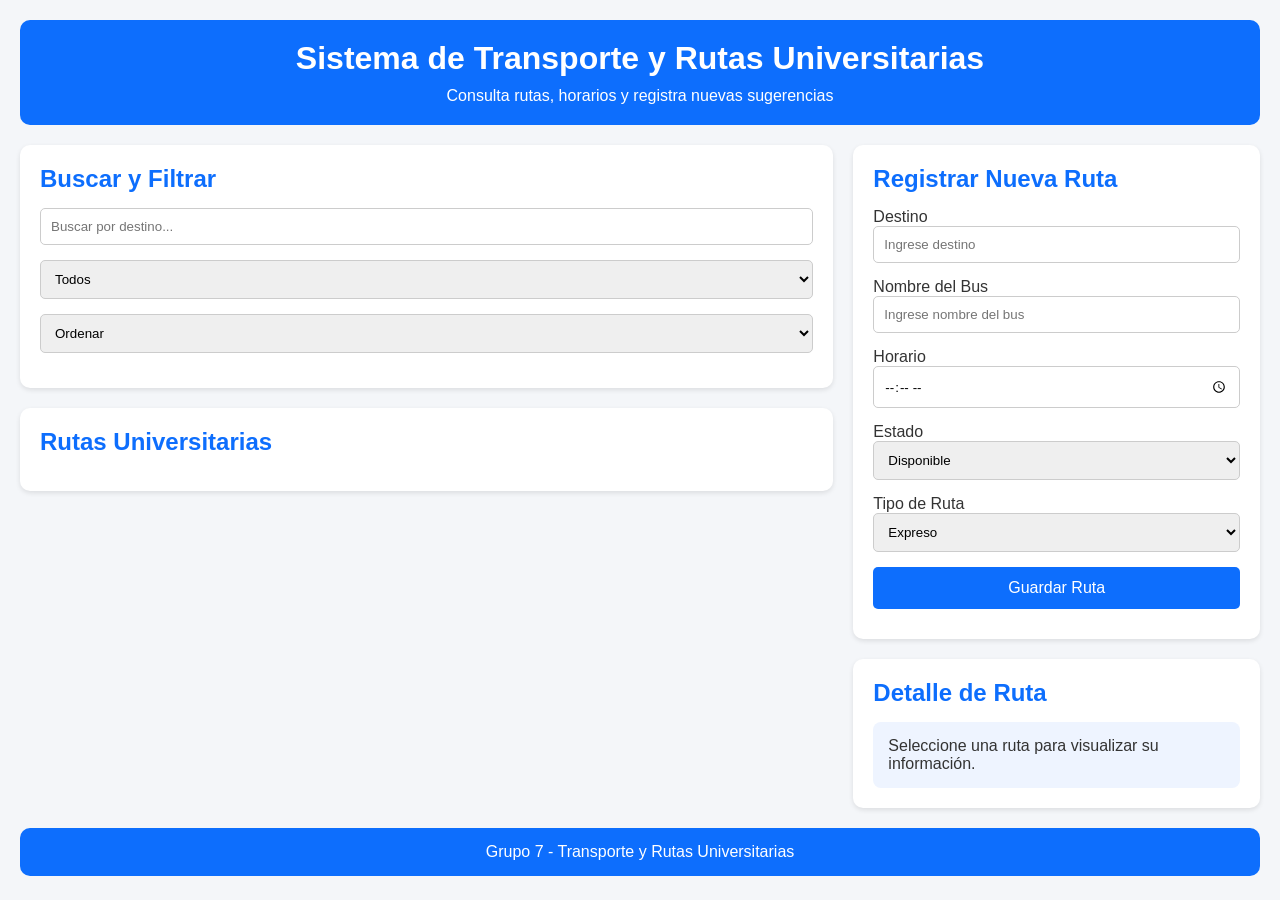
==== rutas.html @ 6e4fa847 "Add files via upload" ====
<!DOCTYPE html>
<html lang="es">
<head>
    <meta charset="UTF-8">
    <meta name="viewport" content="width=device-width, initial-scale=1.0">
    <title>Transporte y Rutas Universitarias</title>
    <link rel="stylesheet" href="styles.css">
</head>
<body>

    <header class="header">
        <h1>Sistema de Transporte y Rutas Universitarias</h1>
        <p>Consulta rutas, horarios y registra nuevas sugerencias</p>
    </header>

    <!-- CONTENEDOR PRINCIPAL -->
    <main class="contenedor-principal">
        <section class="panel-izquierdo">
  
            <section class="filtros">

                <h2>Buscar y Filtrar</h2>

                <!-- BUSCADOR -->
                <input 
                    type="text" 
                    id="buscarRuta"
                    placeholder="Buscar por destino..."
                >

                <!-- FILTRO -->
                <select id="filtroEstado">
                    <option value="Todos">Todos</option>
                    <option value="Disponible">Disponible</option>
                    <option value="Mantenimiento">Mantenimiento</option>
                </select>

                <!-- ORDENAR -->
                <select id="ordenarRutas">
                    <option value="default">Ordenar</option>
                    <option value="az">A - Z</option>
                    <option value="horario">Por horario</option>
                </select>

            </section>

            <!-- LISTADO DE RUTAS -->
            <section class="listado-rutas">

                <h2>Rutas Universitarias</h2>

                <!-- TARJETAS DINÁMICAS -->
                <div id="contenedorRutas">

                    <!-- JavaScript insertará las tarjetas aquí -->

                </div>

            </section>

        </section>

        <aside class="panel-derecho">

            <!-- FORMULARIO -->
            <section class="formulario">

                <h2>Registrar Nueva Ruta</h2>

                <form id="formRuta">

                    <!-- DESTINO -->
                    <div class="grupo-formulario">
                        <label for="destino">Destino</label>

                        <input 
                            type="text"
                            id="destino"
                            placeholder="Ingrese destino"
                        >
                    </div>

                    <!-- BUS -->
                    <div class="grupo-formulario">
                        <label for="bus">Nombre del Bus</label>

                        <input 
                            type="text"
                            id="bus"
                            placeholder="Ingrese nombre del bus"
                        >
                    </div>

                    <!-- HORARIO -->
                    <div class="grupo-formulario">
                        <label for="horario">Horario</label>

                        <input 
                            type="time"
                            id="horario"
                        >
                    </div>

                    <!-- ESTADO -->
                    <div class="grupo-formulario">
                        <label for="estado">Estado</label>

                        <select id="estado">
                            <option value="Disponible">Disponible</option>
                            <option value="Mantenimiento">Mantenimiento</option>
                        </select>
                    </div>

                    <!-- TIPO -->
                    <div class="grupo-formulario">
                        <label for="tipo">Tipo de Ruta</label>

                        <select id="tipo">
                            <option value="Expreso">Expreso</option>
                            <option value="Normal">Normal</option>
                        </select>
                    </div>

                    <!-- BOTÓN -->
                    <button type="submit" id="btnGuardar">
                        Guardar Ruta
                    </button>

                    <!-- MENSAJES -->
                    <p id="mensaje"></p>

                </form>

            </section>

            <!-- PANEL DETALLE -->
            <section class="detalle-ruta">

                <h2>Detalle de Ruta</h2>

                <div id="detalleRuta">

                    <p>
                        Seleccione una ruta para visualizar su información.
                    </p>

                </div>

            </section>

        </aside>

    </main>

    <!-- FOOTER -->
    <footer class="footer">
        <p>Grupo 7 - Transporte y Rutas Universitarias</p>
    </footer>

    <!-- JAVASCRIPT -->
    <script src="js/data.js"></script>
    <script src="js/render.js"></script>
    <script src="js/filtros.js"></script>
    <script src="js/formulario.js"></script>
    <script src="js/storage.js"></script>
    <script src="js/app.js"></script>

</body>
</html>
---- styles.css ----
/* RESET */
*{
    margin: 0;
    padding: 0;
    box-sizing: border-box;
    font-family: Arial, Helvetica, sans-serif;
}

/* BODY */
body{
    background-color: #f4f6f9;
    color: #333;
    padding: 20px;
}

/* HEADER */
.header{
    background-color: #0d6efd;
    color: white;
    padding: 20px;
    border-radius: 10px;
    text-align: center;
    margin-bottom: 20px;
}

.header h1{
    margin-bottom: 10px;
}

/* CONTENEDOR PRINCIPAL */
.contenedor-principal{
    display: grid;
    grid-template-columns: 2fr 1fr;
    gap: 20px;
}

/* PANELES */
.panel-izquierdo,
.panel-derecho{
    display: flex;
    flex-direction: column;
    gap: 20px;
}

/* CAJAS */
.filtros,
.listado-rutas,
.formulario,
.detalle-ruta{
    background-color: white;
    padding: 20px;
    border-radius: 10px;
    box-shadow: 0px 2px 5px rgba(0,0,0,0.1);
}

/* TITULOS */
h2{
    margin-bottom: 15px;
    color: #0d6efd;
}

/* INPUTS Y SELECT */
input,
select{
    width: 100%;
    padding: 10px;
    margin-bottom: 15px;
    border-radius: 5px;
    border: 1px solid #ccc;
}

/* BOTÓN */
button{
    width: 100%;
    padding: 12px;
    background-color: #0d6efd;
    color: white;
    border: none;
    border-radius: 5px;
    cursor: pointer;
    font-size: 16px;
}

button:hover{
    background-color: #0b5ed7;
}

/* CONTENEDOR TARJETAS */
#contenedorRutas{
    display: grid;
    gap: 15px;
}

/* TARJETA */
.tarjeta{
    border-left: 5px solid #0d6efd;
    background-color: #f8f9fa;
    padding: 15px;
    border-radius: 8px;
}

.tarjeta h3{
    margin-bottom: 10px;
}

/* MENSAJES */
#mensaje{
    margin-top: 10px;
    color: red;
    font-size: 14px;
}

/* DETALLE */
#detalleRuta{
    background-color: #eef4ff;
    padding: 15px;
    border-radius: 8px;
}

/* FOOTER */
.footer{
    margin-top: 20px;
    text-align: center;
    padding: 15px;
    background-color: #0d6efd;
    color: white;
    border-radius: 10px;
}

/* RESPONSIVE */
@media(max-width: 768px){

    .contenedor-principal{
        grid-template-columns: 1fr;
    }

}
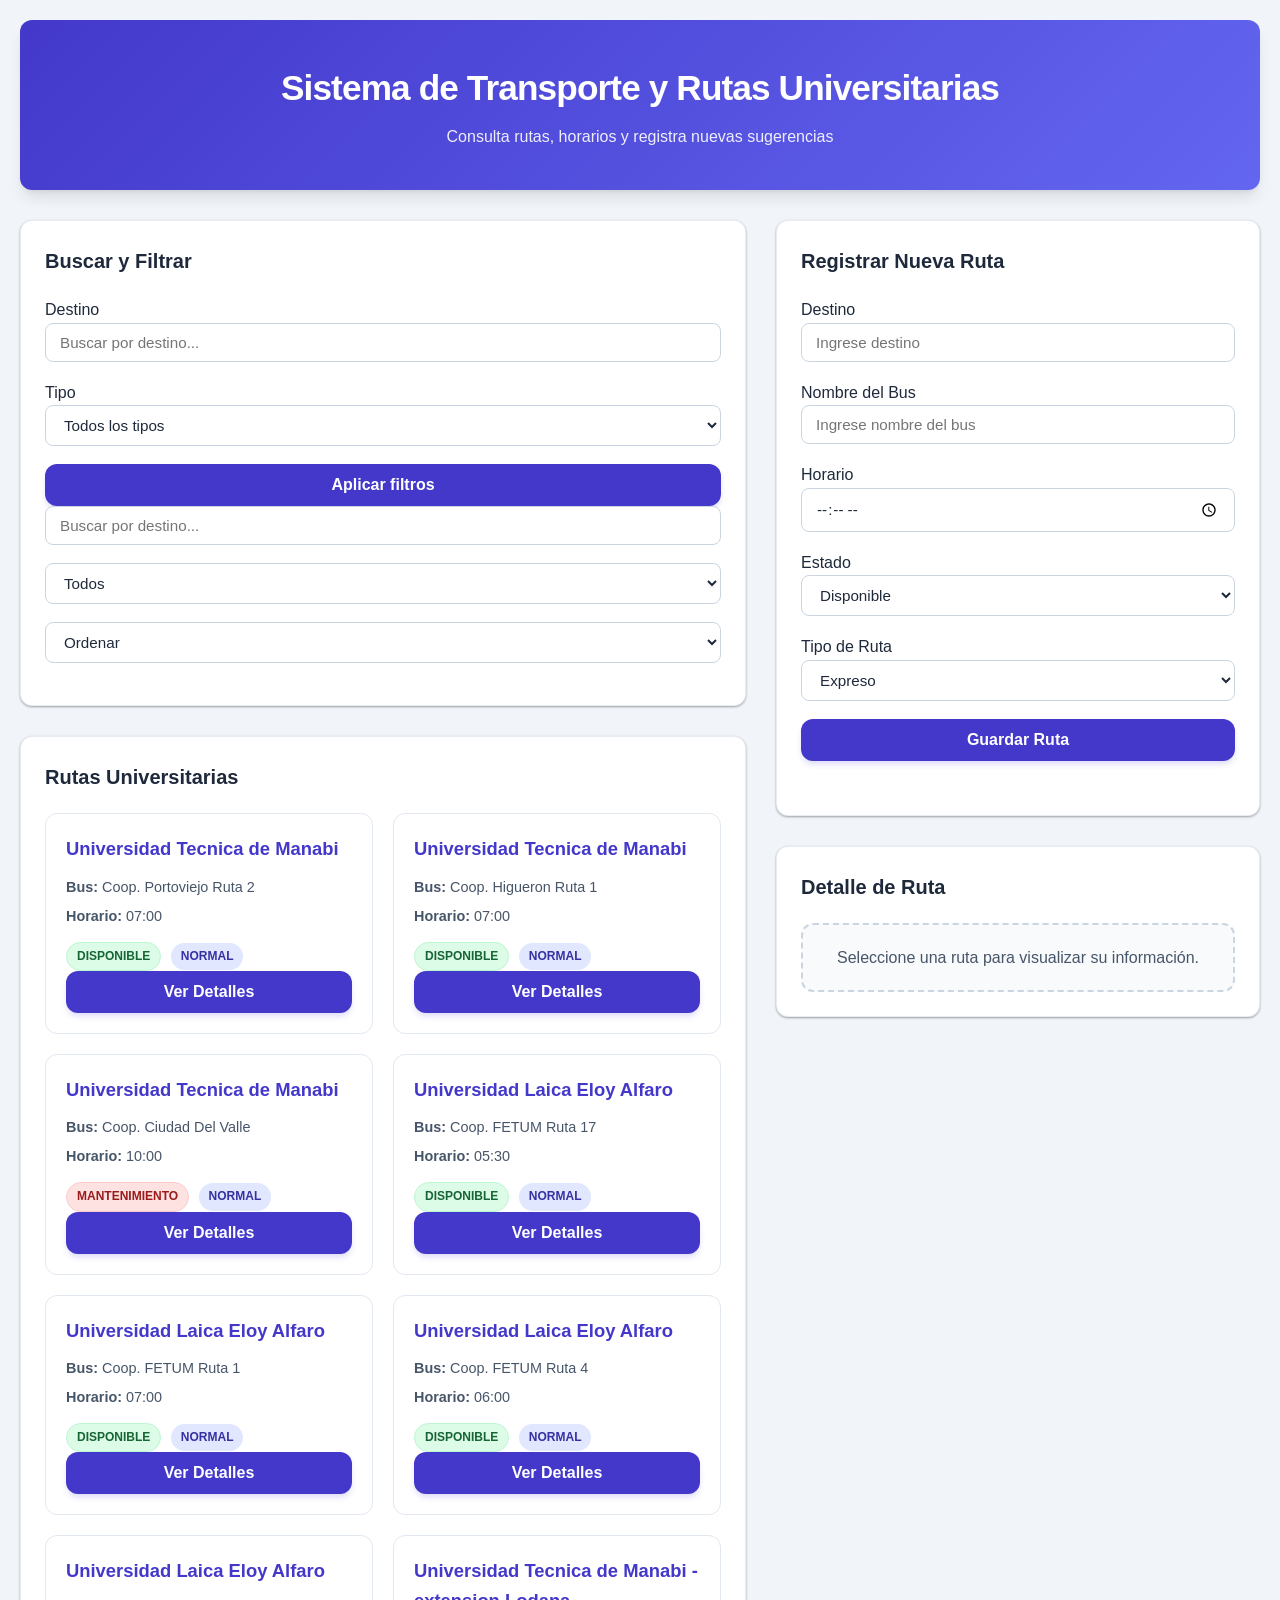
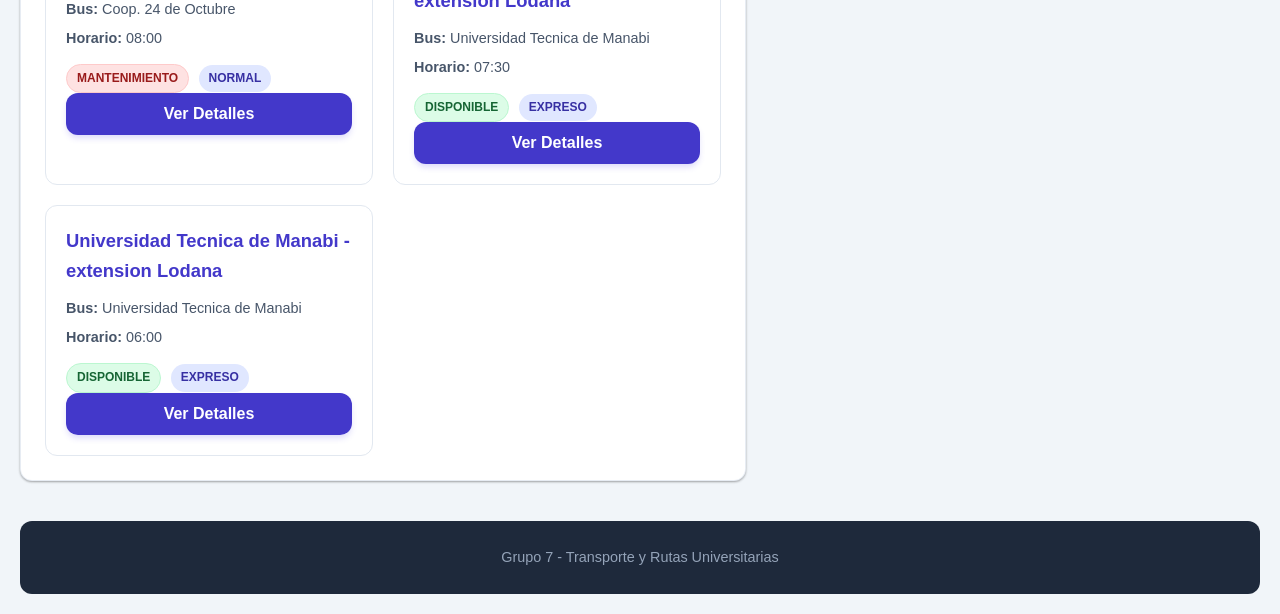
==== commit b3bd209c: "Revise rutas.html for better filtering and layout Updated the HTML structure to improve the layout a" ====
--- a/rutas.html
+++ b/rutas.html
@@ -20,6 +20,24 @@
             <section class="filtros">
 
                 <h2>Buscar y Filtrar</h2>
+
+                <label for="buscarDestino">Destino</label>
+                <input 
+                    type="text" 
+                    id="buscarDestino"
+                    placeholder="Buscar por destino..."
+                >
+
+                <label for="filtroTipo">Tipo</label>
+                <select id="filtroTipo">
+                    <option value="">Todos los tipos</option>
+                    <option value="Normal">Normal</option>
+                    <option value="Expreso">Expreso</option>
+                </select>
+
+                <button id="btnFiltrar">Aplicar filtros</button>
+
+                <div id="mensajeFiltro"></div>
 
                 <!-- BUSCADOR -->
                 <input 
@@ -166,4 +184,4 @@
     <script src="js/app.js"></script>
 
 </body>
-</html>+</html>
--- a/styles.css
+++ b/styles.css
@@ -1,4 +1,20 @@
 /* RESET */
+:root {
+    --primary-color: #4338ca;
+    --primary-hover: #3730a3;
+    --secondary-color: #64748b;
+    --bg-body: #f1f5f9;
+    --bg-card: #ffffff;
+    --text-main: #1e293b;
+    --text-muted: #475569;
+    --border-radius: 12px;
+    --shadow-sm: 0 1px 3px rgba(0,0,0,0.12), 0 1px 2px rgba(0,0,0,0.24);
+    --shadow-md: 0 10px 15px -3px rgba(0, 0, 0, 0.1), 0 4px 6px -4px rgba(0, 0, 0, 0.1);
+    --success: #10b981;
+    --warning: #f59e0b;
+    --error: #ef4444;
+}
+
 *{
     margin: 0;
     padding: 0;
@@ -8,130 +24,214 @@
 
 /* BODY */
 body{
-    background-color: #f4f6f9;
-    color: #333;
+    background-color: var(--bg-body);
+    color: var(--text-main);
     padding: 20px;
+    line-height: 1.6;
+    -webkit-font-smoothing: antialiased;
 }
 
 /* HEADER */
 .header{
-    background-color: #0d6efd;
+    background: linear-gradient(135deg, var(--primary-color) 0%, #6366f1 100%);
     color: white;
-    padding: 20px;
-    border-radius: 10px;
-    text-align: center;
-    margin-bottom: 20px;
+    padding: 40px 20px;
+    border-radius: var(--border-radius);
+    text-align: center;
+    margin-bottom: 30px;
+    box-shadow: var(--shadow-md);
 }
 
 .header h1{
-    margin-bottom: 10px;
+    font-size: 2.2rem;
+    letter-spacing: -0.025em;
+    margin-bottom: 8px;
+}
+
+.header p {
+    opacity: 0.9;
+    font-weight: 300;
 }
 
 /* CONTENEDOR PRINCIPAL */
 .contenedor-principal{
     display: grid;
-    grid-template-columns: 2fr 1fr;
-    gap: 20px;
+    grid-template-columns: 1.8fr 1.2fr;
+    gap: 30px;
+    max-width: 1400px;
+    margin: 0 auto;
 }
 
 /* PANELES */
-.panel-izquierdo,
-.panel-derecho{
+.panel-izquierdo, .panel-derecho {
     display: flex;
     flex-direction: column;
-    gap: 20px;
+    gap: 30px;
 }
 
 /* CAJAS */
-.filtros,
-.listado-rutas,
-.formulario,
-.detalle-ruta{
-    background-color: white;
-    padding: 20px;
-    border-radius: 10px;
-    box-shadow: 0px 2px 5px rgba(0,0,0,0.1);
+.filtros, .listado-rutas, .formulario, .detalle-ruta {
+    background-color: var(--bg-card);
+    padding: 24px;
+    border-radius: var(--border-radius);
+    box-shadow: var(--shadow-sm);
+    border: 1px solid rgba(226, 232, 240, 0.8);
 }
 
 /* TITULOS */
 h2{
-    margin-bottom: 15px;
-    color: #0d6efd;
+    margin-bottom: 20px;
+    color: var(--text-main);
+    font-weight: 600;
+    font-size: 1.25rem;
+    display: flex;
+    align-items: center;
+    gap: 10px;
 }
 
 /* INPUTS Y SELECT */
-input,
-select{
+input, select {
     width: 100%;
-    padding: 10px;
-    margin-bottom: 15px;
-    border-radius: 5px;
-    border: 1px solid #ccc;
-}
-
-/* BOTÓN */
-button{
+    padding: 10px 14px;
+    margin-bottom: 18px;
+    border-radius: 8px;
+    border: 1px solid #cbd5e1;
+    background-color: #fff;
+    color: var(--text-main);
+    font-size: 0.95rem;
+    transition: all 0.2s ease;
+}
+
+input:focus, select:focus {
+    outline: none;
+    border-color: var(--primary-color);
+    box-shadow: 0 0 0 4px rgba(99, 102, 241, 0.15);
+}
+
+button {
     width: 100%;
-    padding: 12px;
-    background-color: #0d6efd;
+    padding: 12px 20px;
+    background-color: var(--primary-color);
     color: white;
     border: none;
-    border-radius: 5px;
+    border-radius: var(--border-radius);
     cursor: pointer;
-    font-size: 16px;
-}
-
-button:hover{
-    background-color: #0b5ed7;
+    font-size: 1rem;
+    font-weight: 600;
+    transition: all 0.2s ease;
+    box-shadow: 0 4px 6px -1px rgba(79, 70, 229, 0.2);
+}
+
+button:hover {
+    background-color: var(--primary-hover);
+    transform: translateY(-1px);
+    box-shadow: 0 10px 15px -3px rgba(79, 70, 229, 0.3);
 }
 
 /* CONTENEDOR TARJETAS */
-#contenedorRutas{
+#contenedorRutas {
     display: grid;
-    gap: 15px;
+    grid-template-columns: repeat(auto-fill, minmax(280px, 1fr));
+    gap: 20px;
 }
 
 /* TARJETA */
 .tarjeta{
-    border-left: 5px solid #0d6efd;
-    background-color: #f8f9fa;
-    padding: 15px;
-    border-radius: 8px;
+    background-color: #fff;
+    padding: 20px;
+    border-radius: var(--border-radius);
+    border: 1px solid #e2e8f0;
+    transition: all 0.3s cubic-bezier(0.4, 0, 0.2, 1);
+    position: relative;
+    overflow: hidden;
+}
+
+.tarjeta:hover {
+    transform: translateY(-4px);
+    box-shadow: var(--shadow-md);
+    border-color: var(--primary-color);
 }
 
 .tarjeta h3{
-    margin-bottom: 10px;
+    color: var(--primary-color);
+    font-size: 1.15rem;
+    margin-bottom: 12px;
+}
+
+.tarjeta p {
+    font-size: 0.9rem;
+    color: var(--text-muted);
+    margin-bottom: 6px;
+}
+
+/* ESTADOS Y BADGES (Para todo el proyecto) */
+.badge {
+    display: inline-block;
+    padding: 4px 10px;
+    border-radius: 20px;
+    font-size: 0.75rem;
+    font-weight: 700;
+    text-transform: uppercase;
+    margin-top: 8px;
+}
+
+.estado-disponible {
+    background-color: #dcfce7;
+    color: #166534;
+    border: 1px solid #bbf7d0;
+}
+
+.estado-mantenimiento {
+    background-color: #fee2e2;
+    color: #991b1b;
+    border: 1px solid #fecaca;
+}
+
+.tipo-ruta {
+    background-color: #e0e7ff;
+    color: #3730a3;
+    margin-left: 5px;
 }
 
 /* MENSAJES */
 #mensaje{
     margin-top: 10px;
-    color: red;
-    font-size: 14px;
+    font-size: 0.875rem;
+    font-weight: 500;
+    text-align: center;
+    min-height: 20px;
 }
 
 /* DETALLE */
 #detalleRuta{
-    background-color: #eef4ff;
-    padding: 15px;
-    border-radius: 8px;
+    background-color: #f8fafc;
+    padding: 20px;
+    border-radius: var(--border-radius);
+    border: 2px dashed #cbd5e1;
+    color: var(--text-muted);
+    text-align: center;
 }
 
 /* FOOTER */
 .footer{
-    margin-top: 20px;
-    text-align: center;
-    padding: 15px;
-    background-color: #0d6efd;
-    color: white;
-    border-radius: 10px;
+    margin-top: 40px;
+    text-align: center;
+    padding: 25px;
+    background-color: var(--text-main);
+    color: #94a3b8;
+    border-radius: var(--border-radius);
+    font-size: 0.9rem;
 }
 
 /* RESPONSIVE */
-@media(max-width: 768px){
-
+@media(max-width: 1024px){
     .contenedor-principal{
         grid-template-columns: 1fr;
     }
-
-}+}
+
+@media(max-width: 640px) {
+    body { padding: 10px; }
+    .header h1 { font-size: 1.75rem; }
+    #contenedorRutas { grid-template-columns: 1fr; }
+}
